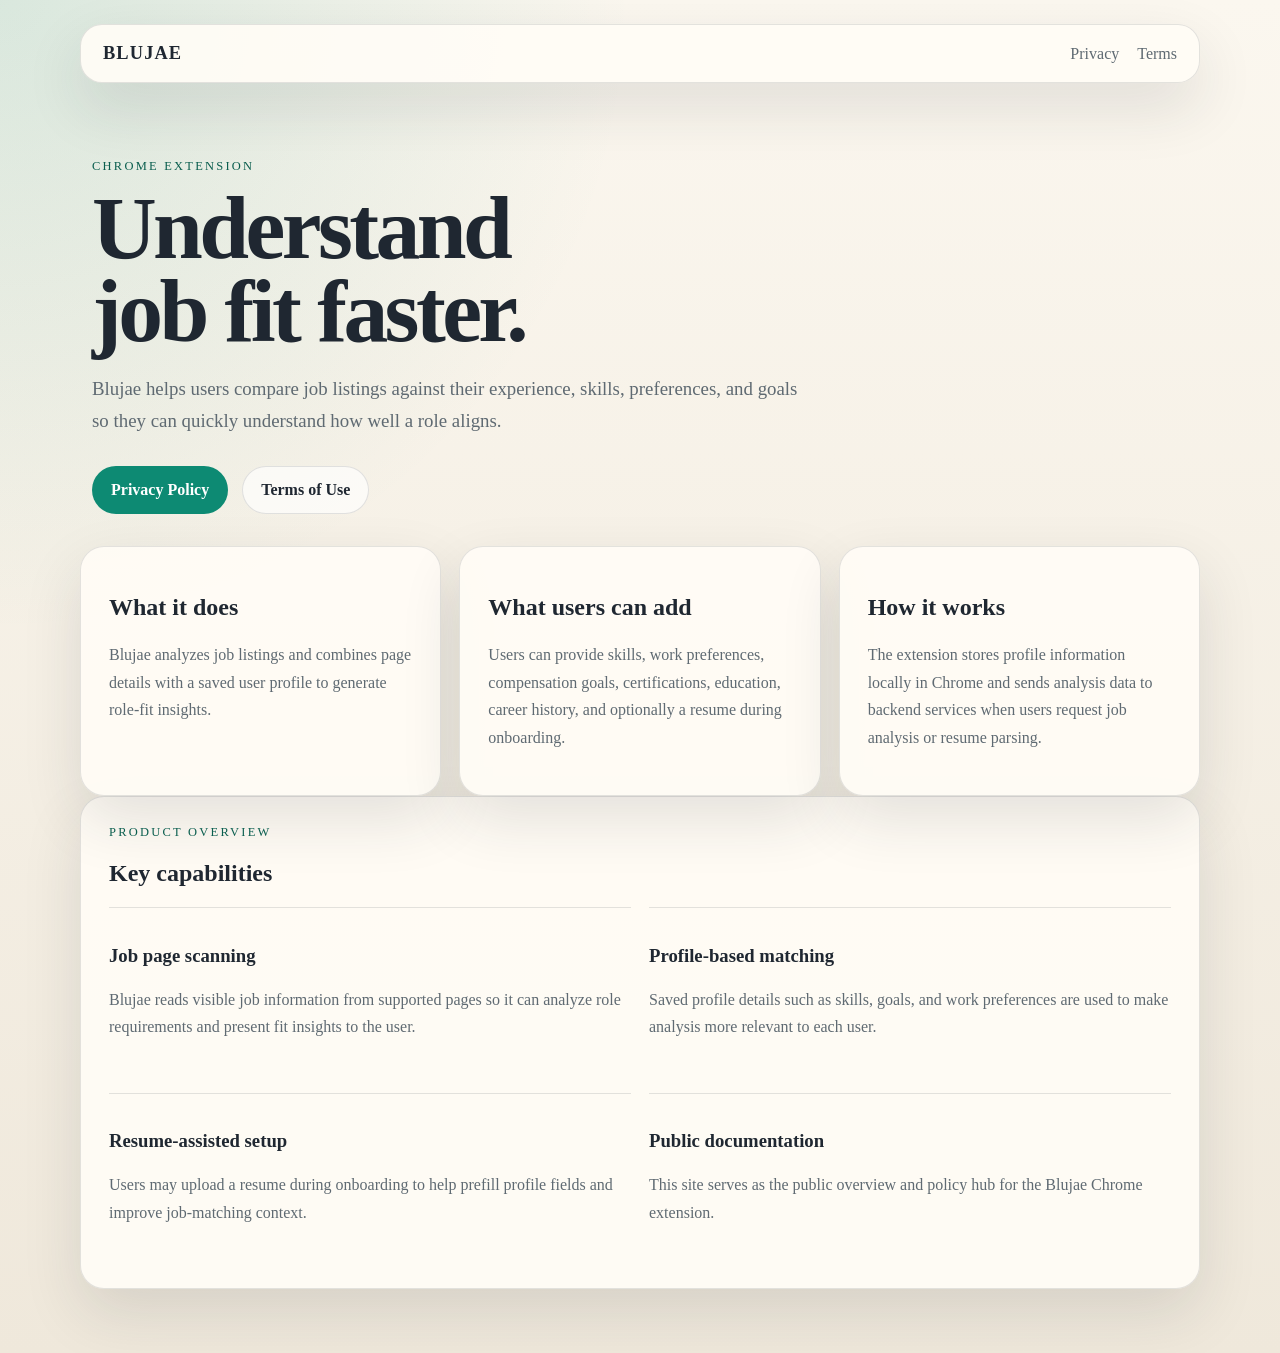
==== index.html @ c77d4da8 "Add files via upload" ====
<!DOCTYPE html>
<html lang="en">
  <head>
    <meta charset="UTF-8" />
    <meta name="viewport" content="width=device-width, initial-scale=1.0" />
    <title>Blujae | Chrome Extension Overview</title>
    <meta
      name="description"
      content="Official overview and policy pages for the Blujae Chrome extension."
    />
    <link rel="stylesheet" href="./styles.css" />
  </head>
  <body>
    <div class="page-shell">
      <header class="hero">
        <nav class="topbar">
          <a class="brand" href="./index.html">Blujae</a>
          <div class="nav-links">
            <a href="./privacy.html">Privacy</a>
            <a href="./terms.html">Terms</a>
          </div>
        </nav>

        <section class="hero-copy">
          <p class="eyebrow">Chrome Extension</p>
          <h1>Understand job fit faster.</h1>
          <p class="lede">
            Blujae helps users compare job listings against their experience, skills,
            preferences, and goals so they can quickly understand how well a role aligns.
          </p>
          <div class="hero-actions">
            <a class="button primary" href="./privacy.html">Privacy Policy</a>
            <a class="button secondary" href="./terms.html">Terms of Use</a>
          </div>
        </section>
      </header>

      <main>
        <section class="card-grid">
          <article class="card">
            <h2>What it does</h2>
            <p>
              Blujae analyzes job listings and combines page details with a saved user profile to
              generate role-fit insights.
            </p>
          </article>
          <article class="card">
            <h2>What users can add</h2>
            <p>
              Users can provide skills, work preferences, compensation goals, certifications,
              education, career history, and optionally a resume during onboarding.
            </p>
          </article>
          <article class="card">
            <h2>How it works</h2>
            <p>
              The extension stores profile information locally in Chrome and sends analysis data to
              backend services when users request job analysis or resume parsing.
            </p>
          </article>
        </section>

        <section class="details">
          <div class="section-heading">
            <p class="eyebrow">Product Overview</p>
            <h2>Key capabilities</h2>
          </div>
          <div class="detail-grid">
            <article>
              <h3>Job page scanning</h3>
              <p>
                Blujae reads visible job information from supported pages so it can analyze role
                requirements and present fit insights to the user.
              </p>
            </article>
            <article>
              <h3>Profile-based matching</h3>
              <p>
                Saved profile details such as skills, goals, and work preferences are used to make
                analysis more relevant to each user.
              </p>
            </article>
            <article>
              <h3>Resume-assisted setup</h3>
              <p>
                Users may upload a resume during onboarding to help prefill profile fields and
                improve job-matching context.
              </p>
            </article>
            <article>
              <h3>Public documentation</h3>
              <p>
                This site serves as the public overview and policy hub for the Blujae Chrome
                extension.
              </p>
            </article>
          </div>
        </section>
      </main>
    </div>
  </body>
</html>
---- styles.css ----
:root {
  --bg: #f3efe6;
  --paper: rgba(255, 252, 246, 0.93);
  --ink: #1f2731;
  --muted: #5f6a72;
  --accent: #0d8a73;
  --accent-deep: #0a5e4e;
  --line: rgba(31, 39, 49, 0.12);
  --shadow: 0 24px 60px rgba(31, 39, 49, 0.12);
}

* {
  box-sizing: border-box;
}

body {
  margin: 0;
  font-family: Georgia, "Times New Roman", serif;
  color: var(--ink);
  background:
    radial-gradient(circle at top left, rgba(13, 138, 115, 0.14), transparent 34%),
    linear-gradient(180deg, #fbf7ef 0%, #efe8db 100%);
}

.page-shell {
  width: min(1120px, calc(100% - 32px));
  margin: 0 auto;
  padding: 24px 0 64px;
}

.policy-shell {
  width: min(920px, calc(100% - 32px));
}

.topbar {
  display: flex;
  justify-content: space-between;
  align-items: center;
  gap: 16px;
  padding: 18px 22px;
  border: 1px solid var(--line);
  border-radius: 22px;
  background: var(--paper);
  box-shadow: var(--shadow);
}

.compact {
  margin-bottom: 24px;
}

.brand {
  color: var(--ink);
  text-decoration: none;
  font-size: 1.15rem;
  font-weight: 700;
  letter-spacing: 0.06em;
  text-transform: uppercase;
}

.nav-links {
  display: flex;
  gap: 18px;
  flex-wrap: wrap;
}

.nav-links a {
  color: var(--muted);
  text-decoration: none;
}

.nav-links a.active,
.nav-links a:hover {
  color: var(--accent-deep);
}

.hero {
  display: grid;
  gap: 28px;
}

.hero-copy {
  padding: 48px 12px 12px;
}

.eyebrow {
  margin: 0 0 12px;
  font-size: 0.78rem;
  letter-spacing: 0.18em;
  text-transform: uppercase;
  color: var(--accent-deep);
}

h1 {
  margin: 0;
  max-width: 11ch;
  font-size: clamp(3rem, 7vw, 5.8rem);
  line-height: 0.93;
  letter-spacing: -0.04em;
}

.lede,
.card p,
.detail-grid p,
.policy-page p,
.policy-page li {
  color: var(--muted);
  line-height: 1.72;
}

.lede {
  max-width: 720px;
  margin: 20px 0 0;
  font-size: 1.18rem;
}

.hero-actions {
  display: flex;
  gap: 14px;
  flex-wrap: wrap;
  margin-top: 28px;
}

.button {
  display: inline-flex;
  align-items: center;
  justify-content: center;
  min-height: 48px;
  padding: 0 18px;
  border-radius: 999px;
  border: 1px solid transparent;
  text-decoration: none;
  font-weight: 700;
}

.primary {
  background: var(--accent);
  color: #fff;
}

.secondary {
  border-color: var(--line);
  background: rgba(255, 255, 255, 0.65);
  color: var(--ink);
}

.card-grid,
.detail-grid {
  display: grid;
  gap: 18px;
}

.card-grid {
  grid-template-columns: repeat(3, minmax(0, 1fr));
  margin-top: 20px;
}

.card,
.details,
.policy-page {
  border: 1px solid var(--line);
  border-radius: 24px;
  background: var(--paper);
  box-shadow: var(--shadow);
}

.card,
.details,
.policy-page {
  padding: 28px;
}

.detail-grid {
  grid-template-columns: repeat(2, minmax(0, 1fr));
}

.detail-grid article {
  padding: 18px 0;
  border-top: 1px solid var(--line);
}

.policy-page section + section {
  margin-top: 24px;
  padding-top: 24px;
  border-top: 1px solid var(--line);
}

@media (max-width: 820px) {
  .topbar {
    align-items: flex-start;
    flex-direction: column;
  }

  .card-grid,
  .detail-grid {
    grid-template-columns: 1fr;
  }

  .hero-copy {
    padding-top: 20px;
  }

  h1 {
    max-width: none;
    font-size: clamp(2.6rem, 14vw, 4.2rem);
  }
}
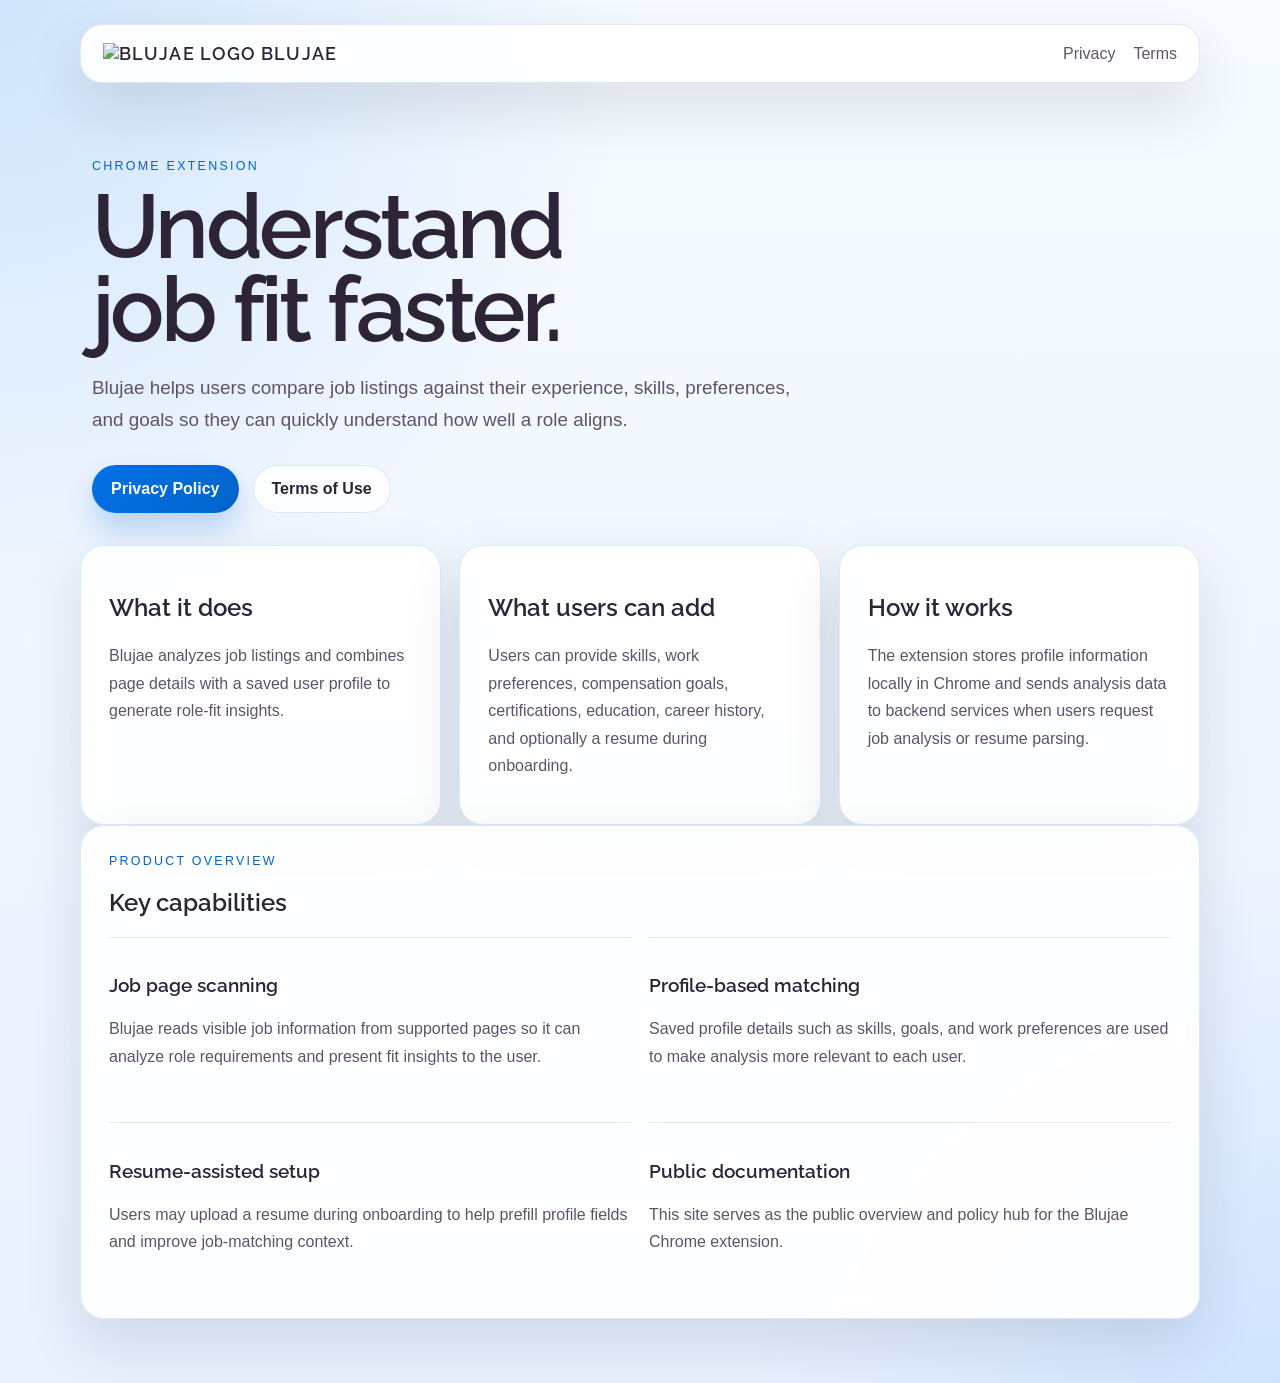
==== commit 3edd6f33: "Update index.html tweaks" ====
--- a/index.html
+++ b/index.html
@@ -14,7 +14,10 @@
     <div class="page-shell">
       <header class="hero">
         <nav class="topbar">
-          <a class="brand" href="./index.html">Blujae</a>
+          <a class="brand" href="./index.html">
+            <img class="brand-logo" src="./assets/blujae-logo.svg" alt="Blujae logo" />
+            <span>Blujae</span>
+          </a>
           <div class="nav-links">
             <a href="./privacy.html">Privacy</a>
             <a href="./terms.html">Terms</a>
--- a/styles.css
+++ b/styles.css
@@ -1,12 +1,14 @@
+@import url("https://fonts.googleapis.com/css2?family=Raleway:wght@500;600;700&display=swap");
+
 :root {
-  --bg: #f3efe6;
-  --paper: rgba(255, 252, 246, 0.93);
-  --ink: #1f2731;
-  --muted: #5f6a72;
-  --accent: #0d8a73;
-  --accent-deep: #0a5e4e;
-  --line: rgba(31, 39, 49, 0.12);
-  --shadow: 0 24px 60px rgba(31, 39, 49, 0.12);
+  --bg: #eef5ff;
+  --paper: rgba(255, 255, 255, 0.94);
+  --ink: #2d2438;
+  --muted: #5f5269;
+  --accent: #0071e7;
+  --accent-deep: #0264ca;
+  --line: rgba(2, 100, 202, 0.14);
+  --shadow: 0 24px 60px rgba(15, 23, 42, 0.12);
 }
 
 * {
@@ -15,11 +17,13 @@
 
 body {
   margin: 0;
-  font-family: Georgia, "Times New Roman", serif;
+  font-family: -apple-system, BlinkMacSystemFont, "Segoe UI", Roboto, Oxygen, Ubuntu,
+    Cantarell, sans-serif;
   color: var(--ink);
   background:
-    radial-gradient(circle at top left, rgba(13, 138, 115, 0.14), transparent 34%),
-    linear-gradient(180deg, #fbf7ef 0%, #efe8db 100%);
+    radial-gradient(circle at top left, rgba(0, 113, 231, 0.16), transparent 34%),
+    radial-gradient(circle at bottom right, rgba(96, 165, 250, 0.18), transparent 28%),
+    linear-gradient(180deg, #f7fbff 0%, #e9f1ff 100%);
 }
 
 .page-shell {
@@ -42,6 +46,7 @@
   border-radius: 22px;
   background: var(--paper);
   box-shadow: var(--shadow);
+  backdrop-filter: blur(12px);
 }
 
 .compact {
@@ -49,10 +54,11 @@
 }
 
 .brand {
+  font-family: "Raleway", -apple-system, BlinkMacSystemFont, "Segoe UI", Roboto, sans-serif;
   color: var(--ink);
   text-decoration: none;
   font-size: 1.15rem;
-  font-weight: 700;
+  font-weight: 600;
   letter-spacing: 0.06em;
   text-transform: uppercase;
 }
@@ -91,11 +97,19 @@
 }
 
 h1 {
+  font-family: "Raleway", -apple-system, BlinkMacSystemFont, "Segoe UI", Roboto, sans-serif;
   margin: 0;
   max-width: 11ch;
   font-size: clamp(3rem, 7vw, 5.8rem);
+  font-weight: 600;
   line-height: 0.93;
   letter-spacing: -0.04em;
+}
+
+h2,
+h3 {
+  font-family: "Raleway", -apple-system, BlinkMacSystemFont, "Segoe UI", Roboto, sans-serif;
+  font-weight: 600;
 }
 
 .lede,
@@ -130,16 +144,22 @@
   border: 1px solid transparent;
   text-decoration: none;
   font-weight: 700;
+  transition: transform 160ms ease, box-shadow 160ms ease, border-color 160ms ease;
+}
+
+.button:hover {
+  transform: translateY(-1px);
 }
 
 .primary {
-  background: var(--accent);
+  background: linear-gradient(135deg, var(--accent) 0%, var(--accent-deep) 100%);
   color: #fff;
+  box-shadow: 0 16px 28px rgba(2, 100, 202, 0.22);
 }
 
 .secondary {
   border-color: var(--line);
-  background: rgba(255, 255, 255, 0.65);
+  background: rgba(255, 255, 255, 0.8);
   color: var(--ink);
 }
 
@@ -161,6 +181,7 @@
   border-radius: 24px;
   background: var(--paper);
   box-shadow: var(--shadow);
+  backdrop-filter: blur(12px);
 }
 
 .card,
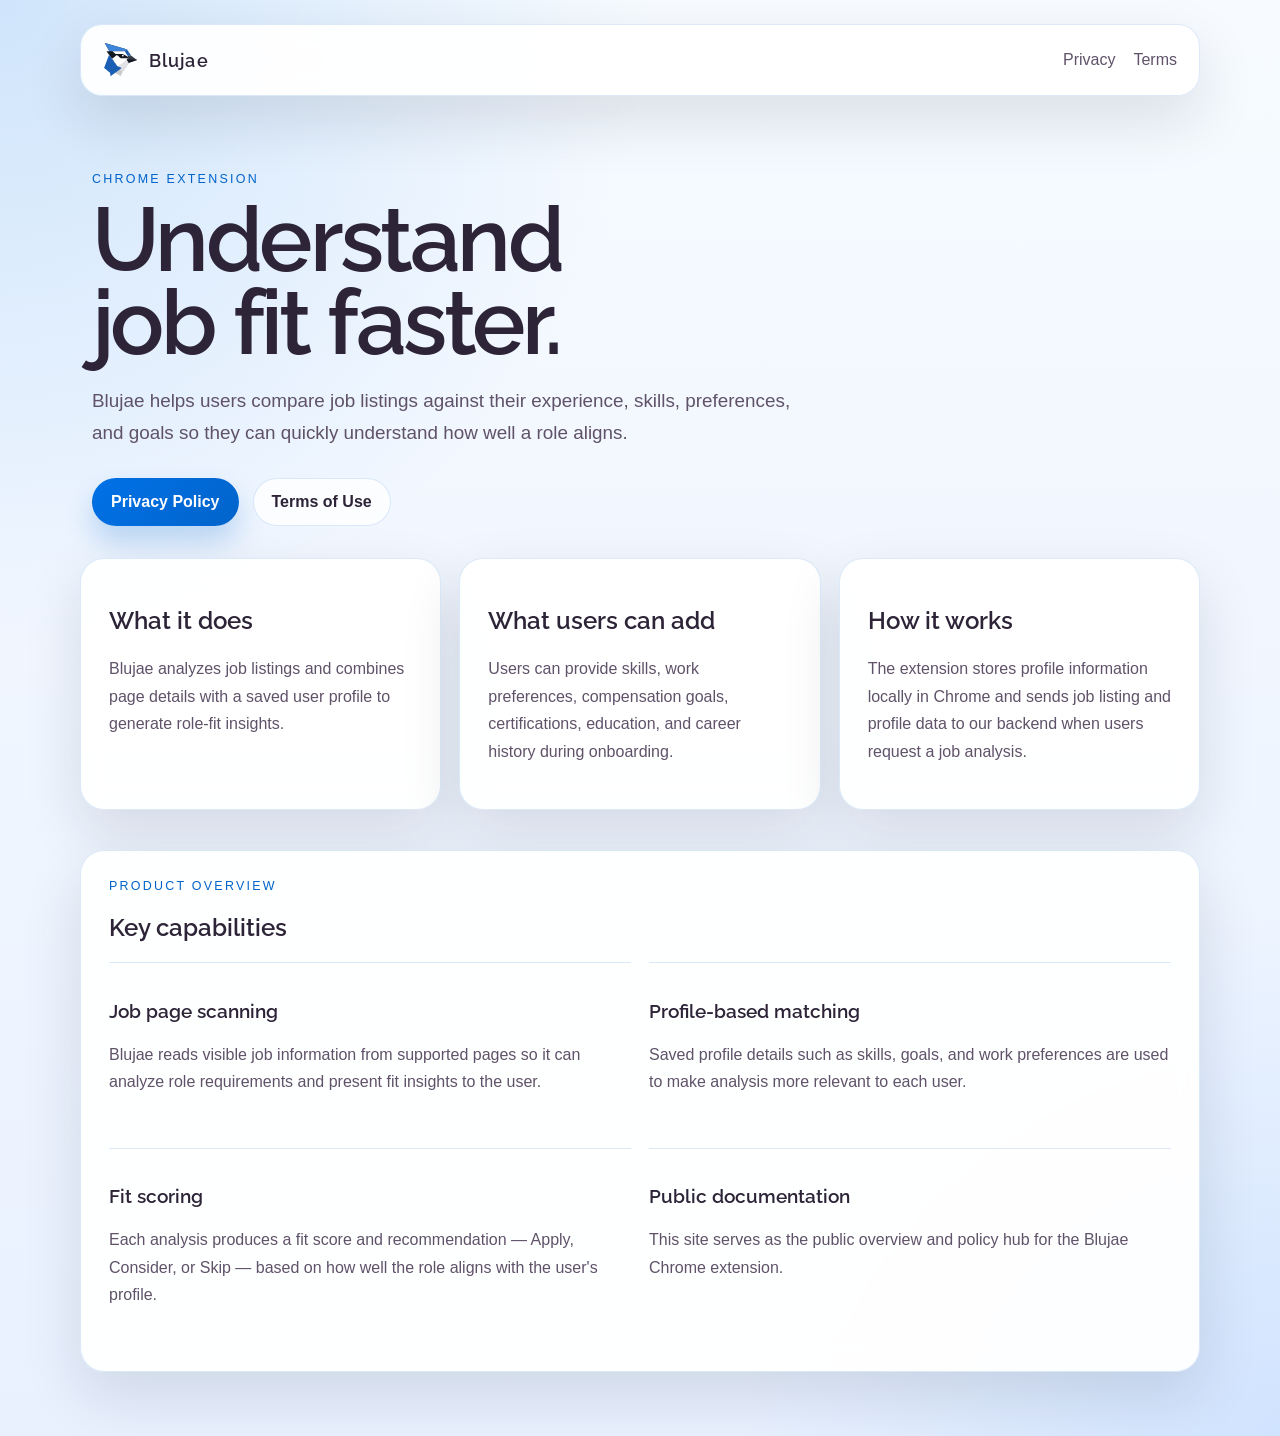
==== commit a27e7657: "Remove resume references, add fit scoring card, update terms contact and date" ====
--- a/index.html
+++ b/index.html
@@ -51,14 +51,14 @@
             <h2>What users can add</h2>
             <p>
               Users can provide skills, work preferences, compensation goals, certifications,
-              education, career history, and optionally a resume during onboarding.
+              education, and career history during onboarding.
             </p>
           </article>
           <article class="card">
             <h2>How it works</h2>
             <p>
-              The extension stores profile information locally in Chrome and sends analysis data to
-              backend services when users request job analysis or resume parsing.
+              The extension stores profile information locally in Chrome and sends job listing and
+              profile data to our backend when users request a job analysis.
             </p>
           </article>
         </section>
@@ -84,10 +84,10 @@
               </p>
             </article>
             <article>
-              <h3>Resume-assisted setup</h3>
+              <h3>Fit scoring</h3>
               <p>
-                Users may upload a resume during onboarding to help prefill profile fields and
-                improve job-matching context.
+                Each analysis produces a fit score and recommendation — Apply, Consider, or Skip —
+                based on how well the role aligns with the user's profile.
               </p>
             </article>
             <article>
--- a/styles.css
+++ b/styles.css
@@ -54,13 +54,23 @@
 }
 
 .brand {
+  display: inline-flex;
+  align-items: center;
+  gap: 12px;
   font-family: "Raleway", -apple-system, BlinkMacSystemFont, "Segoe UI", Roboto, sans-serif;
   color: var(--ink);
   text-decoration: none;
   font-size: 1.15rem;
   font-weight: 600;
   letter-spacing: 0.06em;
-  text-transform: uppercase;
+}
+
+.brand-logo {
+  width: 34px;
+  height: 34px;
+  display: block;
+  object-fit: contain;
+  flex-shrink: 0;
 }
 
 .nav-links {
@@ -172,6 +182,7 @@
 .card-grid {
   grid-template-columns: repeat(3, minmax(0, 1fr));
   margin-top: 20px;
+  margin-bottom: 40px;
 }
 
 .card,
